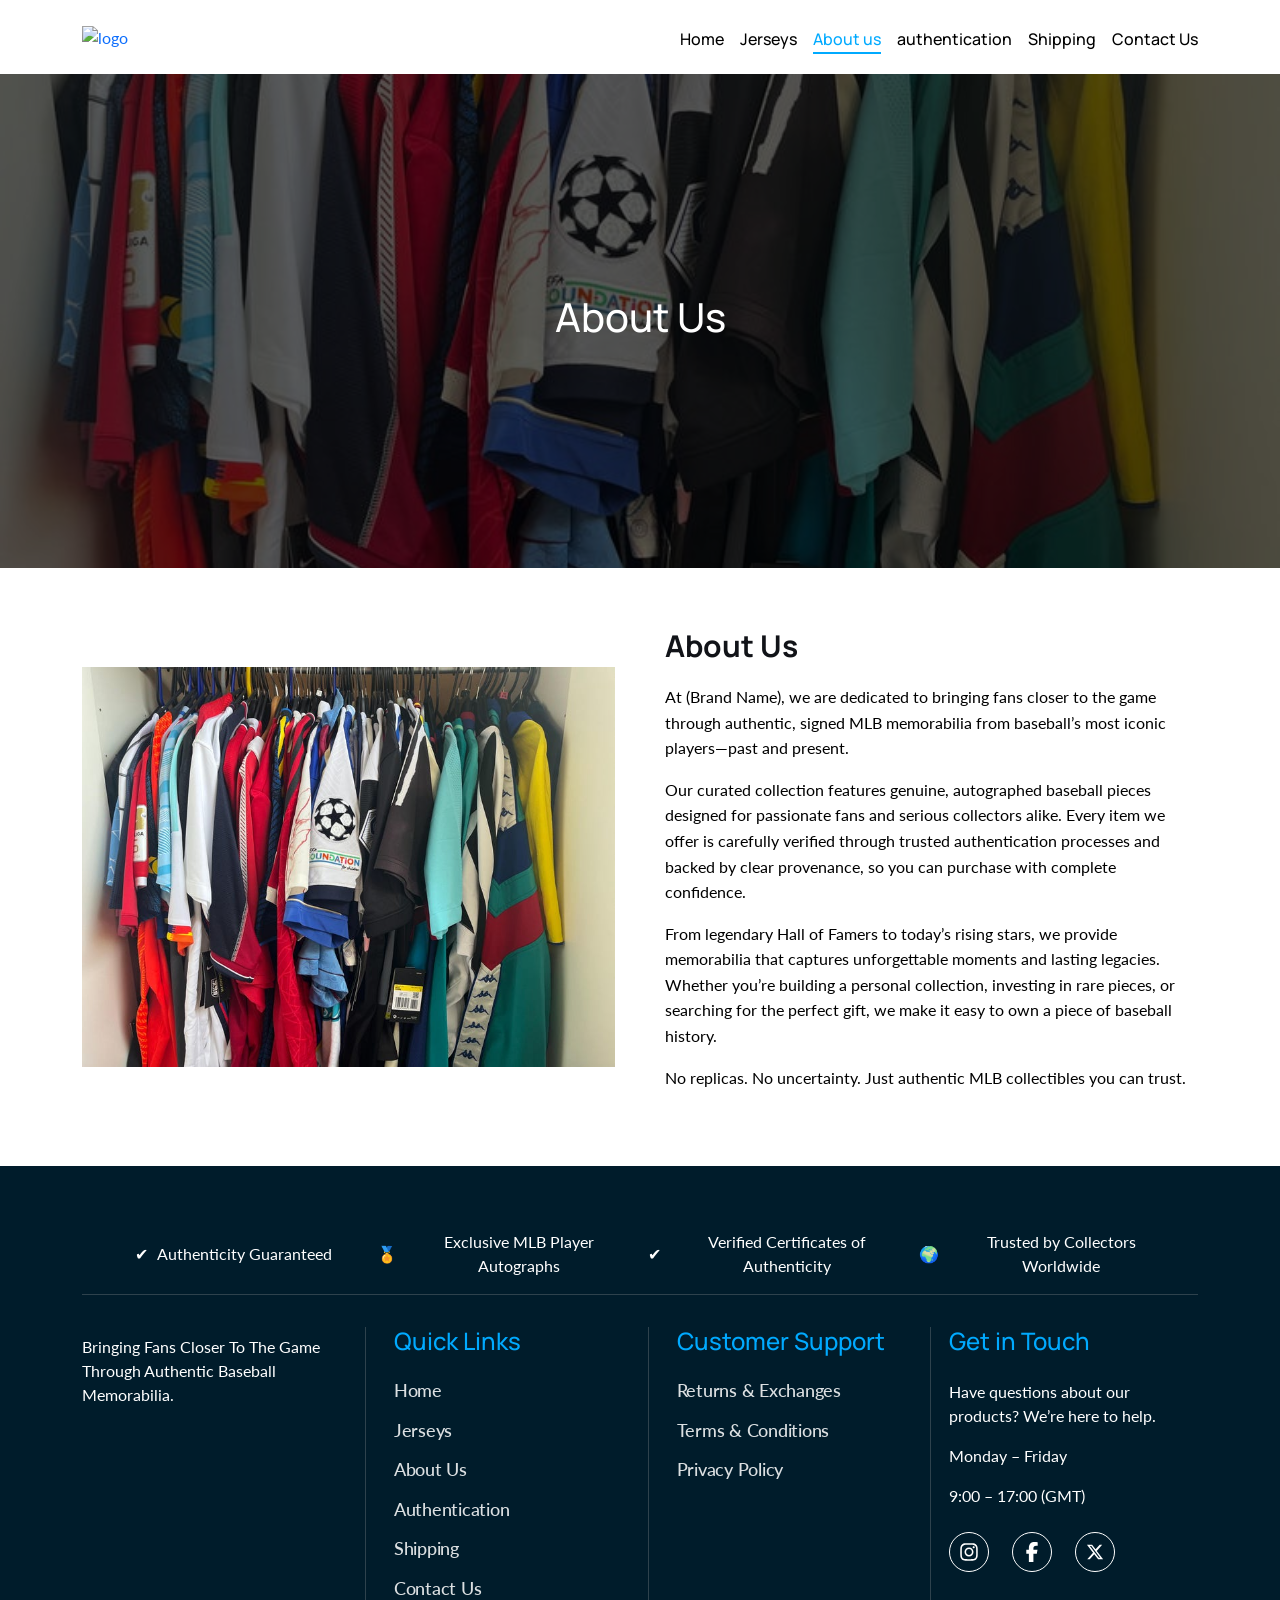
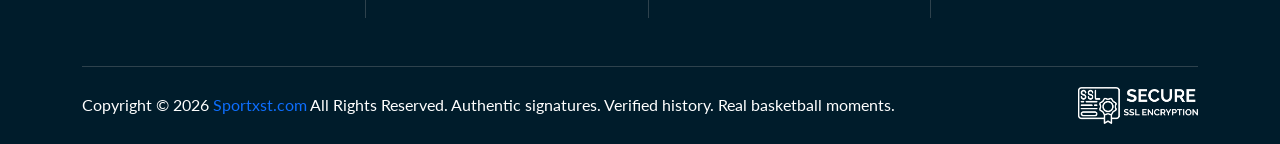
==== about-us.html @ 921bb52a "first commit" ====
<!DOCTYPE html>
<html lang="en">

<head>
    <meta charset="UTF-8">
    <meta name="viewport" content="width=device-width, initial-scale=1.0">
    <title>About Us</title>
    <link rel="stylesheet" href="assets/css/bootstrap.min.css">
    <link rel="stylesheet" href="assets/css/style.css">
    <link rel="stylesheet" href="assets/css/responsive.css">
</head>

<body>
    <!-- Header -->
    <header class="header py-4 w-100  z-3">
        <div class="container">
            <div class="row">
                <div class="col-12">
                    <div class="header-content d-flex align-items-center justify-content-between">
                        <div class="logo">
                            <a href="./"><img src="images/logo.svg" alt="logo"></a>
                        </div>
                        <div class="menu-list" id="mySidenavs">
                            <span class="menu-close d-block d-md-none" onclick="closeNav()">
                                <svg width="30" height="30" viewBox="0 0 24 24">
                                    <line x1="4" y1="4" x2="20" y2="20" stroke="black" stroke-width="2" />
                                    <line x1="20" y1="4" x2="4" y2="20" stroke="black" stroke-width="2" />
                                </svg>
                            </span>
                            <ul class="d-flex list-unstyled gap-3">
                                <li>
                                    <a href="./">Home</a>
                                </li>
                                <li>
                                    <a href="jerseys">Jerseys</a>
                                </li>
                                <li class="active">
                                    <a href="about-us">About us</a>
                                </li>
                                <li>
                                    <a href="authentication">authentication</a>
                                </li>
                                <li>
                                    <a href="shipping">Shipping</a>
                                </li>
                                <li>
                                    <a href="contact-us">Contact Us</a>
                                </li>
                            </ul>
                        </div>
                        <div class="menu-icon d-block d-md-none">
                            <span onclick="openNav()">
                                <svg width="30" height="30" viewBox="0 0 24 24">
                                    <line x1="3" y1="6" x2="21" y2="6" stroke="black" stroke-width="2" />
                                    <line x1="3" y1="12" x2="21" y2="12" stroke="black" stroke-width="2" />
                                    <line x1="3" y1="18" x2="21" y2="18" stroke="black" stroke-width="2" />
                                </svg>
                            </span>
                        </div>

                    </div>
                </div>
            </div>
        </div>
        <div class="menu-overlay" id="menuOverlay" onclick="closeNav()"></div>
    </header>
    <!-- Header -->

    <!-- main -->
    <main>
        <section class="sub_banner" style="background-image: url('assets/images/hero-banner.jpg');">
            <div class="container">
                <div class="banner_content">
                    <h1 class="text-white text-center">
                        About Us
                    </h1>
                </div>
            </div>
        </section>
        <section class="about_sec">
            <div class="container">
                <div class="content-wrapper">
                    <div class="img-side-about">
                        <div class="about_image">
                            <img src="assets/images/hero-banner.jpg" alt="About Us Image" class="img-fluid">
                        </div>
                    </div>
                    <div class="about_side_content">
                        <div class="about_content">
                            <h2> About Us </h2>
                            <p>At (Brand Name), we are dedicated to bringing fans closer to the game through authentic,
                                signed MLB memorabilia from baseball’s most iconic players—past and present.</p>
                            <p>Our curated collection features genuine, autographed baseball pieces designed for
                                passionate fans and serious collectors alike. Every item we offer is carefully verified
                                through trusted authentication processes and backed by clear provenance, so you can
                                purchase with complete confidence.
                            </p>
                            <p>From legendary Hall of Famers to today’s rising stars, we provide memorabilia that
                                captures unforgettable moments and lasting legacies. Whether you’re building a personal
                                collection, investing in rare pieces, or searching for the perfect gift, we make it easy
                                to own a piece of baseball history.</p>
                            <p>No replicas. No uncertainty. Just authentic MLB collectibles you can trust.
                            </p>
                        </div>
                    </div>
                </div>
            </div>
        </section>
    </main>
    <!-- main -->

    <!-- footer -->
    <footer class="site-footer pt-5">
        <div class="container">
            <div class="footer-content">
                <div class="footer-features">
                    <div class="feature-item">
                        <span>✔</span>
                        <p>Authenticity Guaranteed</p>
                    </div>
                    <div class="feature-item">
                        <span>🏅</span>
                        <p>Exclusive MLB Player Autographs </p>
                    </div>
                    <div class="feature-item">
                        <span>✔</span>
                        <p>Verified Certificates of Authenticity</p>
                    </div>
                    <div class="feature-item">
                        <span>🌍</span>
                        <p>Trusted by Collectors Worldwide</p>
                    </div>
                </div>
                <div class="footer-top">
                    <div class="footer-logo">
                        <a href="./" class="bg_center_contain"></a>
                        <p class="text_theme mt-2 footer_logo_text">
                            Bringing Fans Closer To The Game Through
                            Authentic Baseball Memorabilia.
                            
                        </p>
                    </div>
                    <div class="footer-links">
                        <h3>
                            Quick Links
                        </h3>
                        <ul>
                            <li> <a href="./" class="active">Home</a></li>
                            <li><a href="./jerseys">Jerseys</a></li>
                            <li><a href="./about-us">About Us</a></li>
                            <li><a href="./authentication">Authentication</a></li>
                            <li><a href="./shipping">Shipping</a></li>
                            <li><a href="./contact-us">Contact Us</a></li>
                        </ul>
                    </div>
                    <div class="footer-links">
                        <h3>
                            Customer Support
                        </h3>
                        <ul>
                            <li><a href="./returns-policy">Returns &amp; Exchanges</a></li>
                            <li><a href="./terms-conditions">Terms &amp; Conditions </a></li>
                            <li><a href="./privacy-policy">Privacy Policy</a></li>
                        </ul>
                    </div>
                    <div class="footer-contact">
                        <h3>
                            Get in Touch
                        </h3>
                        <p class="mb-3">
                            Have questions about our products? We’re here to help.

                        </p>
                        <p class="mb-3">
                            Monday – Friday
                        </p>
                        <p class="mb-3">
                            9:00 – 17:00 (GMT)
                        </p>

                        <div class="social-icons mt-4">
                            <ul>
                                <li><a href="https://www.instagram.com" target="_blank"><svg
                                            xmlns="http://www.w3.org/2000/svg" viewBox="0 0 448 512">
                                            <path
                                                d="M224.1 141c-63.6 0-114.9 51.3-114.9 114.9s51.3 114.9 114.9 114.9S339 319.5 339 255.9 287.7 141 224.1 141zm0 189.6c-41.1 0-74.7-33.5-74.7-74.7s33.5-74.7 74.7-74.7 74.7 33.5 74.7 74.7-33.6 74.7-74.7 74.7zm146.4-194.3c0 14.9-12 26.8-26.8 26.8-14.9 0-26.8-12-26.8-26.8s12-26.8 26.8-26.8 26.8 12 26.8 26.8zm76.1 27.2c-1.7-35.9-9.9-67.7-36.2-93.9-26.2-26.2-58-34.4-93.9-36.2-37-2.1-147.9-2.1-184.9 0-35.8 1.7-67.6 9.9-93.9 36.1s-34.4 58-36.2 93.9c-2.1 37-2.1 147.9 0 184.9 1.7 35.9 9.9 67.7 36.2 93.9s58 34.4 93.9 36.2c37 2.1 147.9 2.1 184.9 0 35.9-1.7 67.7-9.9 93.9-36.2 26.2-26.2 34.4-58 36.2-93.9 2.1-37 2.1-147.8 0-184.8zM398.8 388c-7.8 19.6-22.9 34.7-42.6 42.6-29.5 11.7-99.5 9-132.1 9s-102.7 2.6-132.1-9c-19.6-7.8-34.7-22.9-42.6-42.6-11.7-29.5-9-99.5-9-132.1s-2.6-102.7 9-132.1c7.8-19.6 22.9-34.7 42.6-42.6 29.5-11.7 99.5-9 132.1-9s102.7-2.6 132.1 9c19.6 7.8 34.7 22.9 42.6 42.6 11.7 29.5 9 99.5 9 132.1s2.7 102.7-9 132.1z">
                                            </path>
                                        </svg></a></li>
                                <li><a href="https://www.facebook.com" target="_blank"><svg
                                            xmlns="http://www.w3.org/2000/svg" viewBox="0 0 320 512">
                                            <path
                                                d="M80 299.3V512H196V299.3h86.5l18-97.8H196V166.9c0-51.7 20.3-71.5 72.7-71.5c16.3 0 29.4 .4 37 1.2V7.9C291.4 4 256.4 0 236.2 0C129.3 0 80 50.5 80 159.4v42.1H14v97.8H80z">
                                            </path>
                                        </svg></a></li>
                                <li><a href="https://twitter.com" target="_blank"><svg
                                            xmlns="http://www.w3.org/2000/svg" viewBox="0 0 512 512">
                                            <path
                                                d="M389.2 48h70.6L305.6 224.2 487 464H345L233.7 318.6 106.5 464H35.8L200.7 275.5 26.8 48H172.4L272.9 180.9 389.2 48zM364.4 421.8h39.1L151.1 88h-42L364.4 421.8z">
                                            </path>
                                        </svg></a></li>
                            </ul>
                        </div>
                    </div>
                </div>
                <div class="footer-bottom">
                    <p>Copyright © 2026 <a class="text_theme" href="./">Sportxst.com</a> All Rights Reserved. Authentic
                        signatures.
                        Verified history. Real basketball moments.</p>
                    <div class="ssl_logo">
                        <div class="ssl_logo_inner">
                            <img src="assets/images/ssl.png" alt="SSL Logo">
                        </div>
                    </div>
                </div>
            </div>
        </div>
    </footer>


    <!-- scripts -->
    <script src="assets/js/bootstrap.bundle.min.js"></script>
    <script src="assets/js/index.js"></script>
</body>

</html>
---- assets/css/style.css ----
/* global css */
@import url('https://fonts.googleapis.com/css2?family=Manrope:wght@200..800&display=swap');
@import url('https://fonts.googleapis.com/css2?family=Lato:ital,wght@0,100;0,300;0,400;0,700;0,900;1,100;1,300;1,400;1,700;1,900&display=swap');

:root {
    --heading-color: #111111;
    --white: #FFFFFF;
    --text-color: #444444;
    --bg-btn-color: #E1EDD9;
    --hover-color: #C1D9B8;
}

* {
    margin: 0;
    padding: 0;
    box-sizing: border-box;
}

ul {
    margin: 0;
    padding: 0;
    list-style: none;
}

h1,
h2,
h3,
h4,
h5,
h6 {
    font-family: 'Manrope', sans-serif;
}

body {
    font-family: 'Lato', sans-serif;
}

a {
    text-decoration: none;
}

/* global css end here */

/* header css start */


.is-sticky {
    position: fixed;
    top: 0;
    left: 0;
    width: 100%;
    animation: slideDown 0.35s ease-out;
    background-color: var(--white);
    box-shadow: 0 2px 10px rgba(0, 0, 0, 0.1);

}

@keyframes slideDown {
    from {
        transform: translateY(-100%);
    }

    to {
        transform: translateY(0);
    }
}

.menu-list ul li a {
    font-family: 'Manrope', sans-serif;
    font-weight: 500;
    font-style: normal;
    font-size: 16px;
    line-height: 1;
    letter-spacing: 0;
    vertical-align: middle;
    color: #000;
    transition: all 0.3s ease;
    position: relative;
    cursor: pointer;
}

.menu-list ul li>a::after {
    content: '';
    position: absolute;
    left: 0;
    bottom: -4px;
    width: 0;
    height: 2px;
    background: #00aaff;
    transition: width 0.3s cubic-bezier(.77, 0, .18, 1);
}

.menu-list ul li a:hover {
    color: #00aaff;
}

.menu-list ul li.active a {
    color: #00aaff;
}

.menu-list ul li a:hover::after,
.menu-list ul li.active>a::after {
    width: 100%;
}

/* header css end */

/* hero banner css */
.hero_banner {
    padding: 100px 0;
    background: url(../images/hero-banner.jpg) no-repeat center center/cover;
    height: 700px;
    position: relative;
    z-index: 1;
    display: flex;
    align-items: center;

}

.hero_banner::before {
    content: "";
    position: absolute;
    top: 0;
    left: 0;
    width: 100%;
    height: 100%;
    background-color: rgba(0, 0, 0, 0.5);
    z-index: -1;
}

.hero_banner .hero_content {
    width: 100%;
    max-width: 800px;
}

.hero_banner .hero_content .reform-title {
    color: var(--white);
    font-size: 0.875rem;
    font-weight: 500;
    border-radius: 2.5rem;
    padding: 0.3125rem 1.25rem;
    text-transform: uppercase;
    background-color: #000;
}

.hero_banner .hero_content h1 {
    color: var(--white);
    font-size: 3.125rem;
    font-weight: 700;
    margin-top: 0.75rem;
    margin-bottom: 1.25rem;
    max-width: 37.625rem;
}

.hero_banner .hero_content h2 {
    color: var(--white);
    font-size: 1.25rem;
    font-weight: 400;
    margin-bottom: 1.25rem;
    text-transform: capitalize;
}

.hero_banner .hero_content p {
    font-size: 1rem;
    color: var(--white);
    margin-bottom: 1.25rem;
}

.btn-custom {
    display: inline-flex;
    align-items: center;
    background-color: #00aaff;
    color: #fff;
    font-family: 'Manrope', sans-serif;
    font-size: 16px;
    font-weight: 600;
    text-decoration: none;
    border-radius: 999px;
    padding: 10px 16px 10px 20px;
    gap: 10px;
    position: relative;
    overflow: hidden;
    transition: all 0.3s ease;
    border: 1px solid #00aaff;

}

.btn-custom:hover {
    background-color: transparent;
    color: #00aaff;
}

.icon-default {
    transform: translateY(0);
    opacity: 1;
}

.icon {
    color: #00aaff;
    transition: all 0.3s ease;
    position: absolute;
    display: flex;
    align-items: center;
    justify-content: center;
}

.icon svg {
    width: 20px;
    height: 20px;
    transform: rotate(45deg);
    color: #00aaff;
    stroke: #00aaff;
    fill: #00aaff;
}

.icon-hover {
    transform: translateY(24px);
    opacity: 0;
}

.icon-container {
    position: relative;
    width: 30px;
    height: 30px;
    background-color: var(--white);
    border-radius: 50%;
    display: flex;
    align-items: center;
    justify-content: center;
    overflow: hidden;
}

.btn-custom:hover .icon-hover {
    transform: translateY(0);
    opacity: 1;
}

.btn-custom:hover .icon-default {
    transform: translateY(-24px);
    opacity: 0;
}

/* hero banner css end */
/*  */
.trust-bar {
    background: #00aaff;
    overflow: hidden;
    padding: 15px 0;
}

.trust-bar span {
    color: #fff;
    font-size: 16px;
    font-weight: 500;
    text-align: center;
    display: block;
}

.trust-wrapper {
    overflow: hidden;
}

.trust-track {
    display: flex;
    width: max-content;
    animation: scroll 20s linear infinite;
}

.trust-item {
    display: flex;
    align-items: center;
    gap: 10px;
    margin-right: 40px;
    white-space: nowrap;
}

.trust-item svg {
    width: 22px;
    height: 22px;
    stroke: #000;
    fill: none;
    stroke-width: 2;
}

@keyframes scroll {
    from {
        transform: translateX(0);
    }

    to {
        transform: translateX(-50%);
    }
}

.explore-our-collections {
    padding: 60px 0;
}

.collection-card {
    display: flex;

    background: #ffffff;
    border-radius: 16px;
    box-shadow: 0 20px 40px rgba(0, 0, 0, 0.1);
    overflow: hidden;
}

.collection-content {
    flex: 1;
    padding: 48px;
    display: flex;
    flex-direction: column;
    justify-content: center;
}

.collection-image img {
    width: 100%;
    max-width: 600px;
    object-fit: cover;
    height: 500px;
}

.explore-our-collections-content>span {
    color: #00aaff;
    font-size: 12px;
    letter-spacing: 2px;
    text-transform: uppercase;
    margin-bottom: 15px;
    display: block;
    text-align: center;
}

.explore-our-collections-content h2,
.featured-items-content h2,
.built-for-collectors-content h2 {
    color: #000;
    font-size: 42px;
    font-weight: 700;
    line-height: 50px;
    text-transform: capitalize;
    text-align: center;
    margin-bottom: 50px;
    font-weight: bold;
}

.collection-content h3 {
    font-size: 30px;
    font-weight: 700;
    color: #111318;
}

.collection-content p {
    font-size: 18px;
    line-height: 1.6;
    color: #000;
}

.collection-content ul li {
    font-size: 18px;
    line-height: 1.6;
    color: #616f89;
    padding-left: 26px;
    position: relative;
}

.collection-content ul {
    margin-bottom: 1rem;
}

.collection-content ul li::before {
    content: '';
    position: absolute;
    left: 0;
    top: 12px;
    width: 8px;
    height: 8px;
    border-radius: 50%;
    background-color: #00aaff;
}

.authenticity_section {
    background: #001c2b;
    padding: 60px 0;
}

.auth-grid {
    display: grid;
    grid-template-columns: repeat(2, 1fr);
    gap: 60px;
    align-items: center;
}

.featured-items {
    padding: 60px 0;
}

.auth-image img {
    width: 100%;
    border-radius: 16px;
    box-shadow: 0 20px 40px rgba(0, 0, 0, 0.5);
}

.auth-content-box h2 {
    font-size: 42px;
    margin-bottom: 20px;
    color: #fff;
    font-weight: 700;
}

.auth-content-box p {
    color: #fff;
    font-size: 18px;
    line-height: 30px;
    margin-bottom: 10px;
}

.auth-list li {
    display: flex;
    align-items: center;
    gap: 12px;
    margin-bottom: 15px;
    color: #fff;
    font-size: 18px;
    line-height: 30px;
}

.auth-list svg {
    width: 22px;
    height: 22px;
    stroke: #00aaff;
    fill: none;
    stroke-width: 2;
    flex-shrink: 0;
}

.section-label {
    color: #00aaff;
    font-size: 12px;
    letter-spacing: 2px;
    text-transform: uppercase;
    margin-bottom: 15px;
    display: block;
}

.built-for-collectors {
    padding: 60px 0;
}

.cta-hero {
    padding: 60px 0;
}

.cta-content {
    max-width: 760px;
    margin: auto;
    text-align: center;
}

.cta-content h2 {
    font-size: 48px;
    color: #000;
    margin-bottom: 25px;
    font-weight: bold;
}

.cta-content p {
    font-size: 18px;
    color: #000;
    line-height: 1.7;

}

.built-for-collectors-content span {
    color: #00aaff;
    font-size: 12px;
    letter-spacing: 2px;
    text-transform: uppercase;
    margin-bottom: 15px;
    display: block;
    text-align: center;
}

/* footer */
.site-footer {
    color: #fff;
    background: #001c2b;
}

.site-footer p {
    margin: 0;
}

.footer-features {
    display: grid;
    grid-template-columns: repeat(4, 1fr);
    gap: 1rem;
    border-bottom: 0.0625rem solid #a7a7a747;
    padding: 1rem 1.5rem;
    margin-bottom: 2rem;
    align-items: center;
    text-align: center;
}

.footer-features .feature-item {
    display: flex;
    align-items: center;
    justify-content: center;
    gap: 0.6rem;
}

.footer-top {
    display: grid;
    grid-template-columns: repeat(4, 1fr);
    grid-gap: 0.9375rem;
}

.social-icons ul {
    display: flex;
    flex-wrap: wrap;
    justify-content: space-between;
    max-width: 10.375rem;
}

.footer-links li a,
.footer-contact li {
    color: #ffffffdb;
    font-size: 1.125rem;
    font-weight: 500;
    line-height: 1.2;
    letter-spacing: -0.015rem;
    margin-bottom: 0.9375rem;
    transition: all 0.2s linear;
}

.social-icons li a {
    width: 40px;
    height: 40px;
    border-radius: 50%;
    border: 0.0625rem solid #fff;
    display: inline-flex;
    justify-content: center;
    align-items: center;
    font-size: 1.375rem;
    transition: all 0.2s linear;
    padding: 0.625rem;
}

.social-icons li a svg {
    height: 20px;
    width: 20px;
    fill: #fff;
    transition: all 0.2s linear;
}

.footer-links {
    padding-left: 1.75rem;
    border-left: 0.0625rem solid #a7a7a747;
}

.footer-links li a,
.footer-contact li {
    color: #ffffffdb;
    font-size: 1.125rem;
    font-weight: 500;
    line-height: 1.2;
    letter-spacing: -0.015rem;
    margin-bottom: 0.9375rem;
    transition: all 0.2s linear;
    display: inline-block;
}

footer ul li {
    line-height: 1.2;
    margin-bottom: 0.1875rem;
}

.footer-contact {
    padding-left: 1.125rem;
    border-left: 0.0625rem solid #a7a7a747;
}

.footer-bottom {
    display: flex;
    flex-wrap: wrap;
    justify-content: space-between;
    align-items: center;
    border-top: 0.0625rem solid#a7a7a747;
    margin-top: 48px;
    padding: 20px 0;
}

.footer-top h3 {
    font-size: 24px;
    font-weight: 500;
    margin-bottom: 1.5rem;
    color: #00aaff;
}

.ssl_logo_inner img {
    max-width: 120px;
}

.about_sec {
    padding: 60px 0;
}

.sub_banner {
    height: 30.875rem;
    background-color: rgb(0 0 0 / 65%);
    background-blend-mode: multiply;
    display: flex;
    justify-content: flex-start;
    align-items: center;
    background-position: center center;
    background-size: cover;
    background-repeat: no-repeat;
}

.about_content h2 {
    font-size: 30px;
    font-weight: 700;
    color: #111318;
    margin-bottom: 20px;
}

.about_content p {
    font-size: 16px;
    line-height: 1.6;
    color: #000;
}

.content-wrapper {
    display: grid;
    grid-template-columns: 1fr 1fr;
    gap: 50px;
    align-items: center;
}

.banner_content p {
    color: #fff;
    font-size: 18px;
    max-width: 800px;
    margin: 0 auto;
    text-align: center;
}

.featured_legends {
    padding: 60px 0;
    background-color: #001c2b;
}


.legends-grid {
    display: grid;
    grid-template-columns: repeat(4, 1fr);
    gap: 1.875rem;
}

.legend-img {
    background: #f9fafb;
    padding: 0.75rem;
    overflow: hidden;
    position: relative;
}

.legend-img img {
    width: 100%;
    transition: transform 0.5s ease;
    max-height: 16.875rem;
    object-fit: contain;
}

.legend-content h3 {
    font-size: 1.5rem;
    margin-bottom: 0.375rem;
    color: #111;
    font-weight: 600;
}

.signed-text {
    color: #00aaff;
    font-size: 1rem;
    margin-bottom: 0.625rem;
    font-weight: 600;
    text-transform: uppercase;
}

.desc {
    font-size: 1rem;
    color: #111;
    line-height: 1.5;
    margin-bottom: 0.9375rem;
}

.legend-items {
    background: #ffffff;
    border-radius: 1rem;
    overflow: hidden;
    transition: all 0.35s ease;
    border: 0.0625rem solid #e5e7eb;
    position: relative;
}

.legend-content {
    padding: 1.125rem;
}

.shipping-cards {
    padding: 60px 0;
}

.shipping-card-item {
    position: relative;
    border-radius: 12px;
    background: #fff;
    border: 1px solid #ffffff;
    border-left: 3px solid #00aaff;
    padding: 28px;
    box-shadow: 0 10px 25px rgba(0, 0, 0, 0.2);
    transition: all 0.3s ease;

}

.shipping-cards-grid {
    display: grid;
    grid-template-columns: repeat(3, 1fr);
    gap: 1.5625rem;
}

.icon-wrapper {
    margin-bottom: 20px;
    display: flex;
    height: 40px;
    width: 40px;
    align-items: center;
    justify-content: center;
    border-radius: 8px;
    background: #00aaff;
    border: 1px solid #00aaff;
    transition: all 0.3s ease;
    color: #fff;
}

.shipping-card-item h3 {
    font-size: 18px;
    font-weight: bold;
}

.shipping-card-item p {
    margin: 0;
}

.shipping-card-item p {
    margin-bottom: 5px;
}

.shipping-card-item ul li {
    padding-left: 16px;
    padding-bottom: 6px;
    position: relative;
}

.shipping-card-item ul li::after {
    content: '';
    position: absolute;
    top: 8px;
    left: 0;
    background: #00aaff;
    width: 8px;
    height: 8px;
    border-radius: 50%;
}

.jersey_cards {
    padding: 60px 0;
    background-color: #09171f;
}

.jersey_page_cards {
    display: flex;
    gap: 1.25rem;
    padding: 3.5rem 1rem;
    flex-wrap: wrap;
    justify-content: center;
}

.jersey_page_card {
    background: #fff;
    width: 30%;
    border-radius: 1.25rem;
    overflow: hidden;
    border: 0.0625rem solid rgba(255, 255, 255, 0.05);
    transition: 0.3s ease;
    padding: 1.25rem;
}

.jersey_page_card-content h3 {
    font-size: 22px;
    font-weight: bold;
    margin-top: 8px;
}

.returns-policy {
    padding: 60px 0;
}
.policy-content h5 {
    font-size: 20px;
    font-weight: bold;
}

.policy-content ul li {
    padding-left: 16px;
    padding-bottom: 6px;
    position: relative;
}
.policy-content ul li::after {
    content: '';
    position: absolute;
    top: 8px;
    left: 0;
    background: #00aaff;
    width: 8px;
    height: 8px;
    border-radius: 50%;
}
---- assets/css/responsive.css ----
@media (max-width: 767px) {
    .menu-list {
        width: 0;
        position: fixed;
        top: 0;
        left: 0;
        background: var(--quinary-color);
        height: 100vh;
        overflow-x: hidden;
        transition: width 0.3s ease;
        z-index: 9999;
        padding-top: 60px;
        max-width: 300px;
    }

    .menu-list.open {
        width: 100%;
        transition: width 0.3s ease;
    }

    .menu-list ul {
        flex-direction: column;
        padding-left: 20px;
        gap: 20px;
    }

    .menu-icon span {
        font-size: 26px;
        font-weight: 400;
        color: var(--quinary-color);
    }

    span.menu-close {
        padding: 6px 6px;
        display: block;
        border-radius: 6px;
        width: 45px;
        height: 45px;
        text-align: center;
        box-shadow: 0 0 25px rgb(0 0 0 / .1);
        line-height: 32px;
        background: var(--quaternary-color);
        color: var(--primary-color);
        position: absolute;
        right: 7px;
        top: 5px;
        font-size: 18px;
    }

    .dropdown:hover .sub-menu {
        opacity: 0;

    }

    .menu-icon {
        display: block;
    }

    .menu-list ul li a {
        color: var(--quaternary-color);
        font-size: 18px;
    }

    .menu-list ul li.active a {
        color: var(--quaternary-color);
    }

}
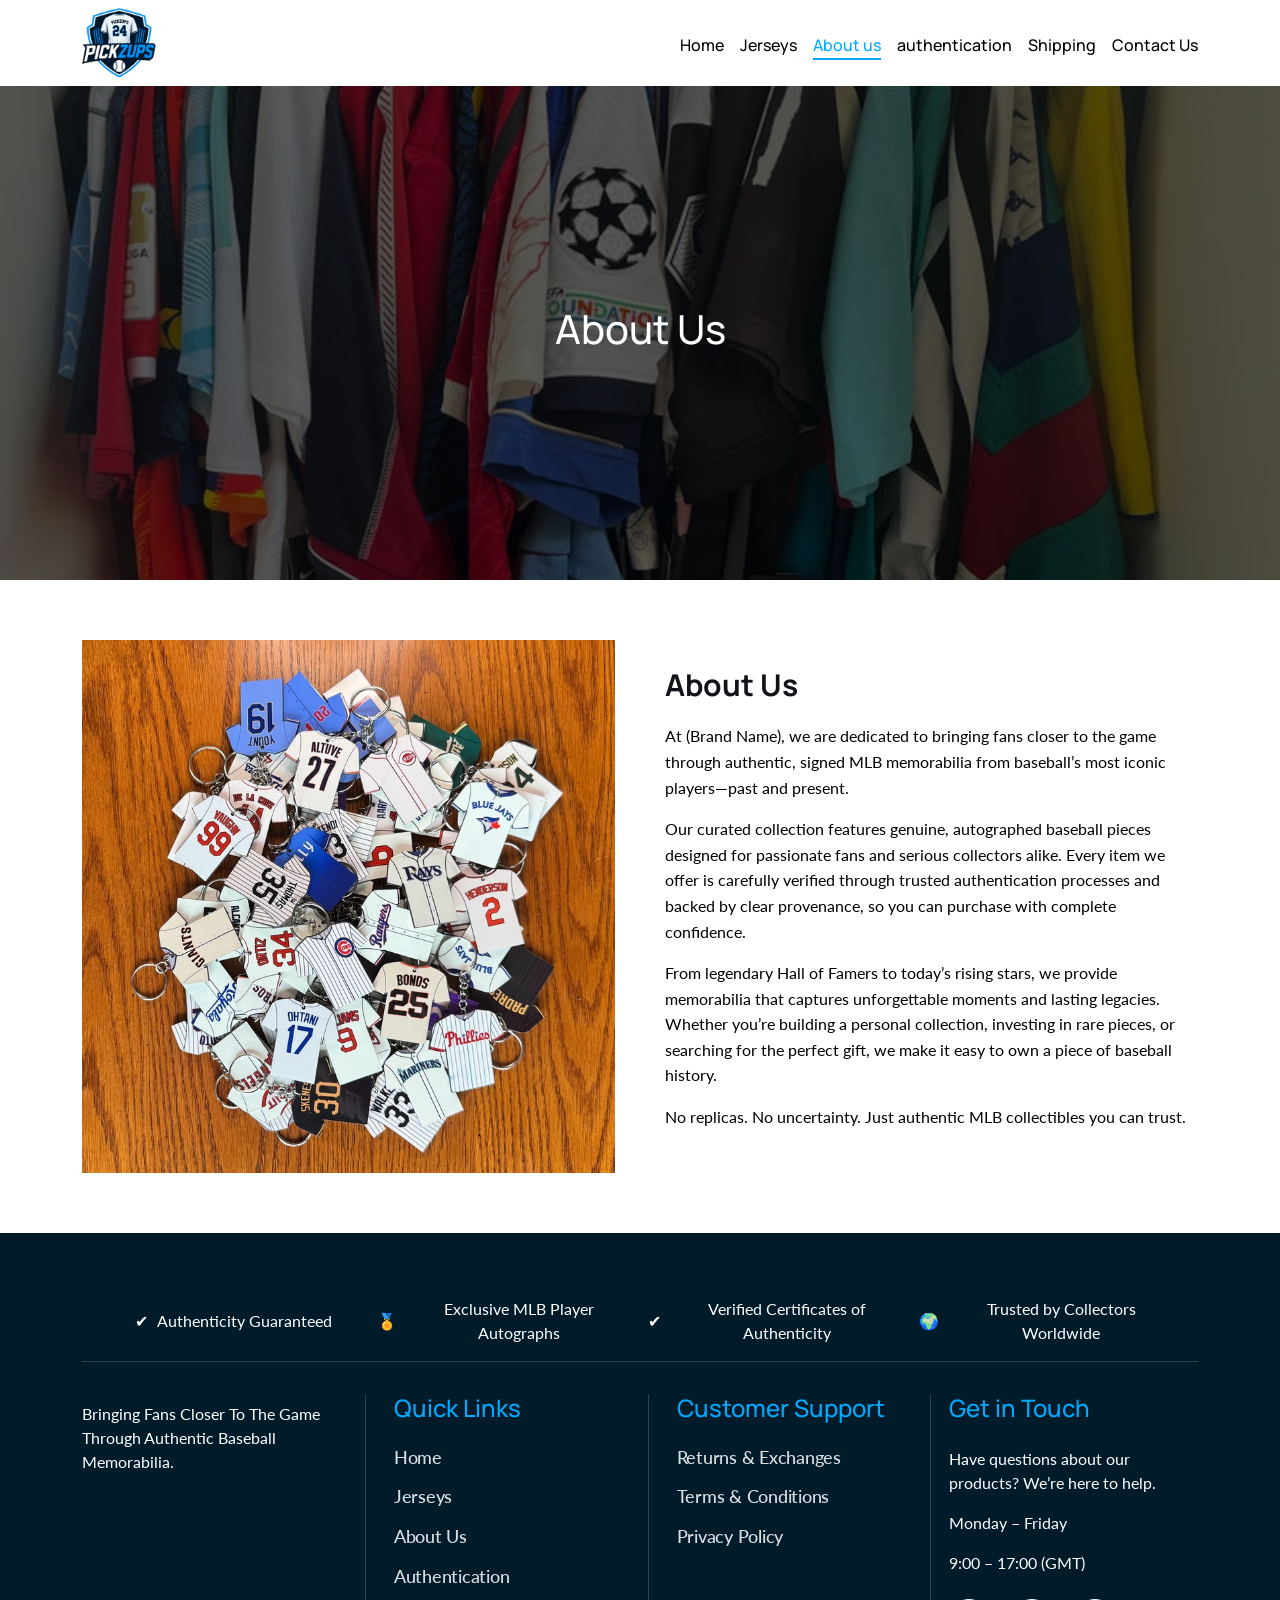
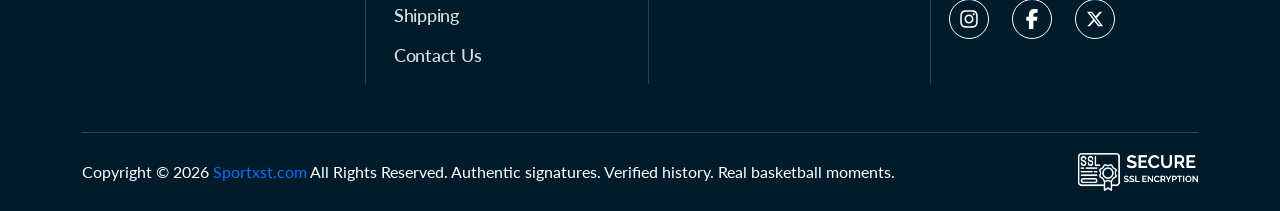
==== commit 45f7c79e: "update changes" ====
--- a/about-us.html
+++ b/about-us.html
@@ -12,13 +12,13 @@
 
 <body>
     <!-- Header -->
-    <header class="header py-4 w-100  z-3">
+    <header class="header w-100  z-3">
         <div class="container">
             <div class="row">
                 <div class="col-12">
                     <div class="header-content d-flex align-items-center justify-content-between">
-                        <div class="logo">
-                            <a href="./"><img src="images/logo.svg" alt="logo"></a>
+                       <div class="logo">
+                            <a href="./"><img src="assets/images/logo.png" alt="logo"></a>
                         </div>
                         <div class="menu-list" id="mySidenavs">
                             <span class="menu-close d-block d-md-none" onclick="closeNav()">
@@ -82,7 +82,7 @@
                 <div class="content-wrapper">
                     <div class="img-side-about">
                         <div class="about_image">
-                            <img src="assets/images/hero-banner.jpg" alt="About Us Image" class="img-fluid">
+                            <img src="assets/images/about-us.jpg" alt="About Us Image" class="img-fluid">
                         </div>
                     </div>
                     <div class="about_side_content">
--- a/assets/css/style.css
+++ b/assets/css/style.css
@@ -43,6 +43,9 @@
 
 /* header css start */
 
+header {
+    padding: 8px 0;
+}
 
 .is-sticky {
     position: fixed;
@@ -95,7 +98,7 @@
 }
 
 .menu-list ul li.active a {
-    color: #00aaff;
+    color: #00aaff !important;
 }
 
 .menu-list ul li a:hover::after,
@@ -103,12 +106,19 @@
     width: 100%;
 }
 
+.logo img {
+    width: 100%;
+    max-width: 100px;
+    height: 70px;
+    object-fit: contain;
+}
+
 /* header css end */
 
 /* hero banner css */
 .hero_banner {
     padding: 100px 0;
-    background: url(../images/hero-banner.jpg) no-repeat center center/cover;
+    background: url(../images/hero-bnr.png) no-repeat center center/cover;
     height: 700px;
     position: relative;
     z-index: 1;
@@ -124,7 +134,7 @@
     left: 0;
     width: 100%;
     height: 100%;
-    background-color: rgba(0, 0, 0, 0.5);
+    background-color: rgb(5 5 5 / 64%);
     z-index: -1;
 }
 
@@ -164,6 +174,13 @@
     font-size: 1rem;
     color: var(--white);
     margin-bottom: 1.25rem;
+}
+
+.bnr-btn {
+    display: flex;
+    gap: 10px;
+    align-items: center;
+    flex-wrap: wrap;
 }
 
 .btn-custom {
@@ -532,6 +549,11 @@
     transition: all 0.2s linear;
 }
 
+.footer-links li a:hover {
+    color: #00aaff;
+    padding-left: 5px;
+}
+
 .social-icons li a {
     width: 40px;
     height: 40px;
@@ -543,6 +565,11 @@
     font-size: 1.375rem;
     transition: all 0.2s linear;
     padding: 0.625rem;
+}
+
+.social-icons li a:hover {
+    background-color: #00aaff;
+    border-color: #00aaff;
 }
 
 .social-icons li a svg {
@@ -666,8 +693,9 @@
 .legend-img img {
     width: 100%;
     transition: transform 0.5s ease;
-    max-height: 16.875rem;
-    object-fit: contain;
+    height: 270px;
+    object-fit: cover;
+    object-position: top;
 }
 
 .legend-content h3 {
@@ -803,6 +831,7 @@
 .returns-policy {
     padding: 60px 0;
 }
+
 .policy-content h5 {
     font-size: 20px;
     font-weight: bold;
@@ -813,6 +842,7 @@
     padding-bottom: 6px;
     position: relative;
 }
+
 .policy-content ul li::after {
     content: '';
     position: absolute;
@@ -824,3 +854,112 @@
     border-radius: 50%;
 }
 
+.authentication_popup_sec {
+    padding: 60px 0;
+}
+
+.authentication_content h2 {
+    font-size: 30px;
+    font-weight: bold;
+}
+
+.authentication_content p {
+    color: #000;
+    font-size: 18px;
+}
+
+.jersey_page_card-img img {
+    width: 100%;
+    height: 300px;
+    object-fit: contain;
+}
+
+.signup_form_sec {
+    padding: 60px 0;
+}
+
+.contact_left h2 {
+    font-size: 24px;
+    font-weight: bold;
+    margin-bottom: 30px;
+}
+
+.contact_left .contact_grp {
+    background: #001c2b;
+    padding: 20px;
+    border-radius: 12px;
+    margin-bottom: 20px;
+    border: 1px solid #001c2b;
+    color: #fff;
+}
+
+.contact_left .contact_grp h3 {
+    font-size: 20px;
+    font-weight: bold;
+}
+
+.contact_left .contact_grp p {
+    margin-bottom: 5px;
+}
+
+.contact_right {
+    background: linear-gradient(135deg, #ffffff 0%, #f8fafc 100%);
+    padding: 30px;
+    box-shadow: 0 20px 60px rgba(0, 0, 0, 0.1);
+    border: 1px solid #e5e7eb;
+    border-radius: 12px;
+}
+
+.form-group input,
+.form-group textarea {
+    padding: 12px 14px;
+    outline: none !important;
+    box-shadow: none !important;
+    resize: none;
+}
+
+form#contactForm .form-group {
+    margin-bottom: 13px;
+}
+
+.contact_right h2 {
+    font-size: 24px;
+    color: #000;
+    font-weight: bold;
+}
+
+.contact_right p {
+    font-size: 18px;
+}
+
+.form-group label {
+    margin-bottom: 5px;
+    font-size: 14px;
+    font-weight: bold;
+}
+
+.error {
+    border-color: #00aaff;
+}
+
+.error-message {
+    color: #00aaff;
+    font-size: 14px;
+    display: none;
+    margin-top: 5px;
+}
+
+/* Chrome, Safari, Edge */
+input[type="number"]::-webkit-outer-spin-button,
+input[type="number"]::-webkit-inner-spin-button {
+    -webkit-appearance: none;
+    margin: 0;
+}
+
+/* Firefox */
+input[type="number"] {
+    -moz-appearance: textfield;
+}
+.footer-logo a img {
+    max-width: 100px;
+}
--- a/assets/css/responsive.css
+++ b/assets/css/responsive.css
@@ -1,10 +1,66 @@
+@media (max-width: 1199px) {
+    .footer-top h3 {
+        font-size: 20px;
+    }
+
+    .sub_banner {
+        height: 21.875rem;
+    }
+
+    .signup_form_sec {
+        padding: 40px 0;
+    }
+}
+
+@media (max-width: 991px) {
+    .site-footer .footer-bottom p {
+        text-align: center;
+    }
+
+    .footer-bottom {
+        justify-content: center;
+        gap: 20px;
+    }
+
+    .jersey_page_card {
+        width: 48%;
+    }
+
+    .content-wrapper {
+        grid-template-columns: 1fr;
+    }
+
+    .legends-grid {
+        grid-template-columns: repeat(2, 1fr);
+
+    }
+
+    .footer-top {
+
+        grid-template-columns: repeat(2, 1fr);
+    }
+
+    .footer-links {
+        border-left: none;
+    }
+
+    .footer-contact {
+
+        border-left: none;
+    }
+
+    .footer-features {
+        grid-template-columns: repeat(2, 1fr);
+    }
+}
+
 @media (max-width: 767px) {
     .menu-list {
         width: 0;
         position: fixed;
         top: 0;
         left: 0;
-        background: var(--quinary-color);
+        background: #001c2b;
         height: 100vh;
         overflow-x: hidden;
         transition: width 0.3s ease;
@@ -32,19 +88,32 @@
 
     span.menu-close {
         padding: 6px 6px;
-        display: block;
+        display: flex !important;
         border-radius: 6px;
-        width: 45px;
-        height: 45px;
+        width: 35px;
+        height: 35px;
         text-align: center;
         box-shadow: 0 0 25px rgb(0 0 0 / .1);
         line-height: 32px;
-        background: var(--quaternary-color);
-        color: var(--primary-color);
+        background: #00aaff;
+        color: #fff;
         position: absolute;
         right: 7px;
         top: 5px;
         font-size: 18px;
+        align-items: center;
+        justify-content: center;
+    }
+
+    span.menu-close svg {
+        width: 20px !important;
+        height: 20px !important;
+    }
+
+    .menu-list ul li a {
+
+        color: #fff !important;
+
     }
 
     .dropdown:hover .sub-menu {
@@ -61,8 +130,46 @@
         font-size: 18px;
     }
 
-    .menu-list ul li.active a {
-        color: var(--quaternary-color);
+
+
+    .jersey_page_card {
+        width: 100%;
     }
 
 }
+
+@media (max-width: 575px) {
+    .footer-top {
+        grid-template-columns: repeat(1, 1fr);
+    }
+
+    .footer-features {
+        grid-template-columns: repeat(1, 1fr);
+    }
+
+    .footer-links {
+        padding-left: 0;
+
+    }
+
+    .footer-contact {
+        padding-left: 0;
+
+    }
+
+
+
+    .site-footer .footer-bottom p {
+        text-align: center;
+    }
+
+    .footer-features .feature-item {
+        justify-content: flex-start;
+
+    }
+
+    .legends-grid {
+        grid-template-columns: repeat(1, 1fr);
+
+    }
+}
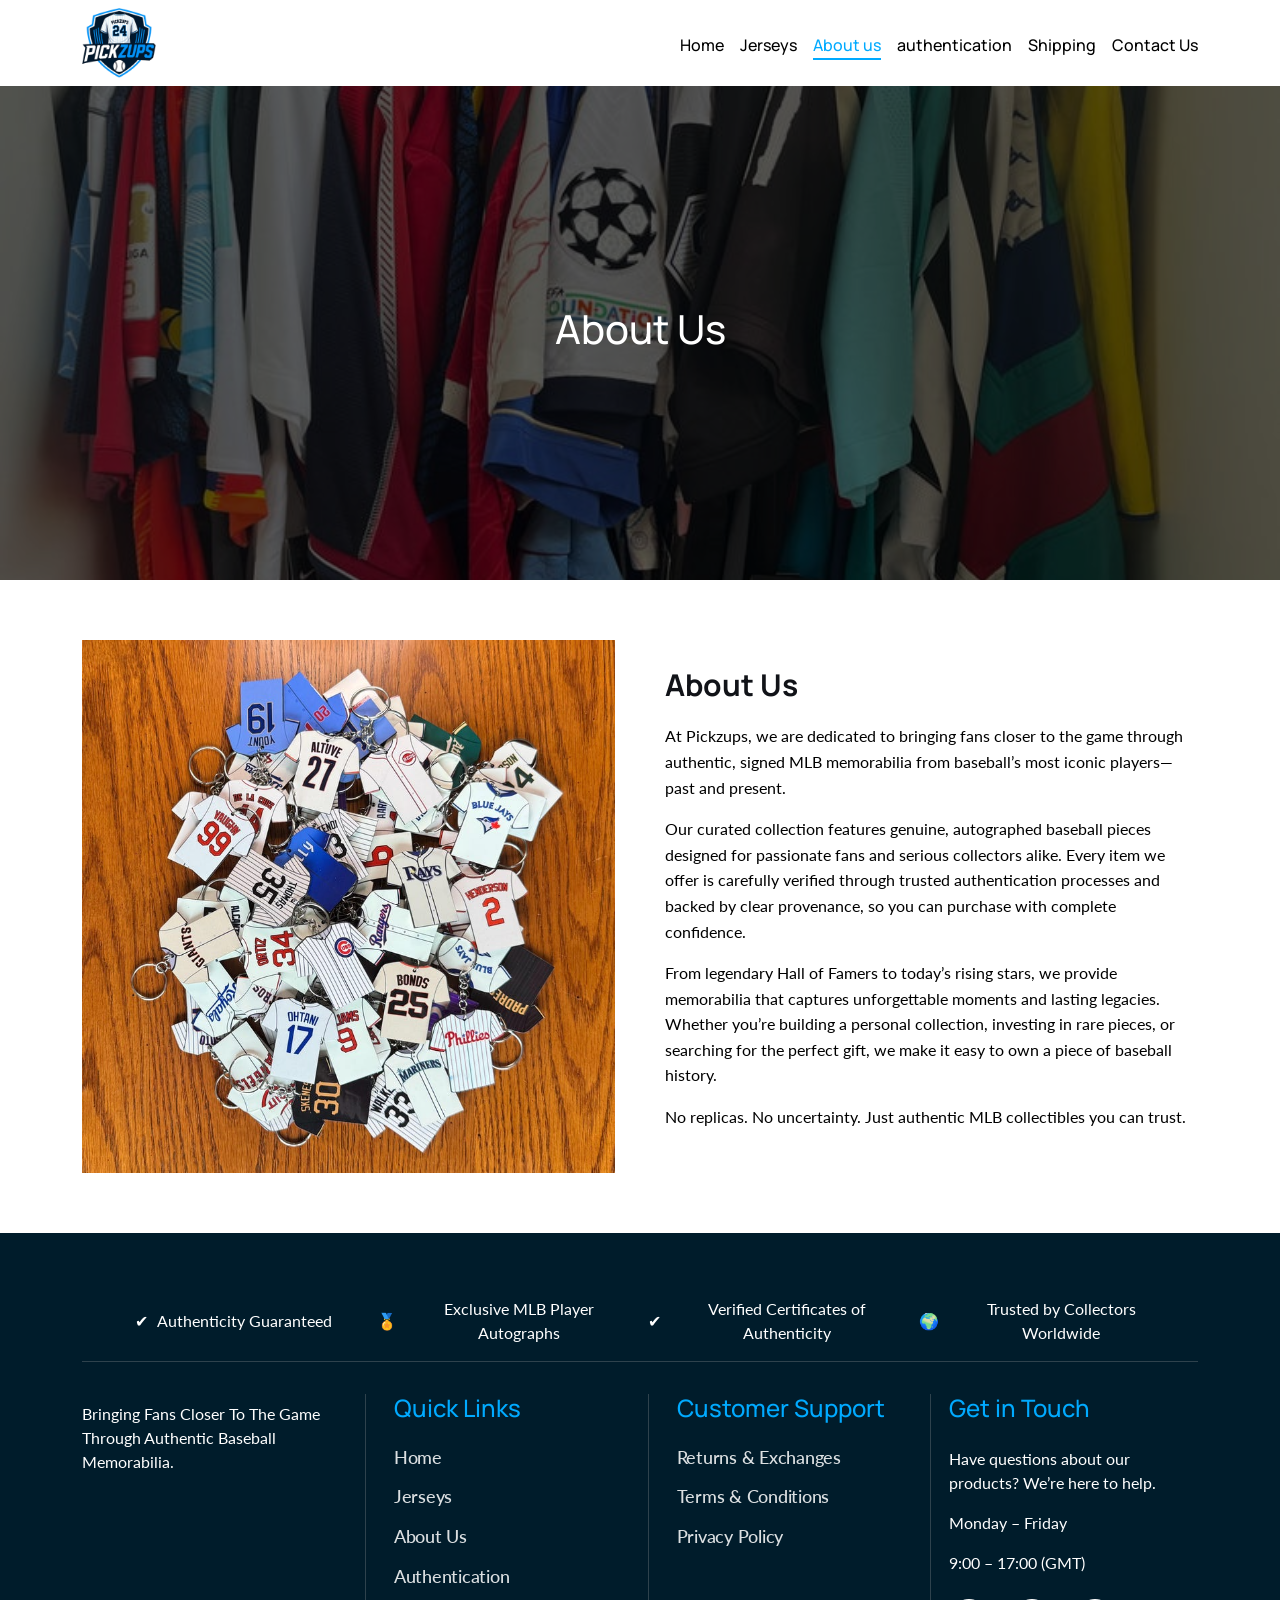
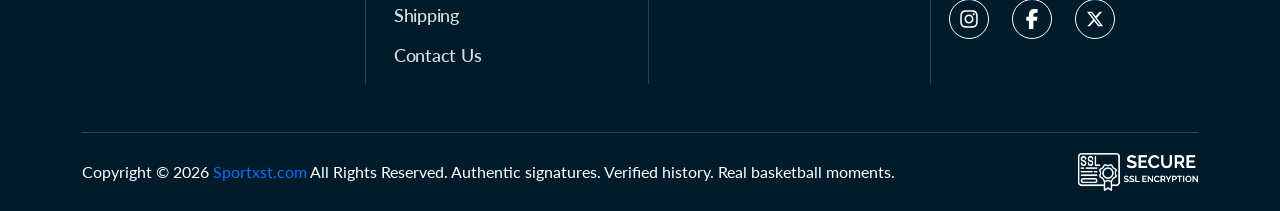
==== commit 081a25c8: "d" ====
--- a/about-us.html
+++ b/about-us.html
@@ -88,7 +88,7 @@
                     <div class="about_side_content">
                         <div class="about_content">
                             <h2> About Us </h2>
-                            <p>At (Brand Name), we are dedicated to bringing fans closer to the game through authentic,
+                            <p>At Pickzups, we are dedicated to bringing fans closer to the game through authentic,
                                 signed MLB memorabilia from baseball’s most iconic players—past and present.</p>
                             <p>Our curated collection features genuine, autographed baseball pieces designed for
                                 passionate fans and serious collectors alike. Every item we offer is carefully verified
--- a/assets/css/style.css
+++ b/assets/css/style.css
@@ -962,4 +962,50 @@
 }
 .footer-logo a img {
     max-width: 100px;
-}+}
+
+/* Cookies CSS Start */
+.cookie-alert {
+    position: fixed;
+    bottom: 15px;
+    right: 15px;
+    width: 320px;
+    margin: 0 !important;
+    z-index: 999;
+    opacity: 0;
+    transform: translateY(100%);
+    transition: all 500ms ease-out;
+    border:3px solid #00aaff;
+    border-radius: 1.875rem;
+  }
+  
+  .cookie-alert.show {
+    opacity: 1;
+    transform: translateY(0%);
+    transition-delay: 1000ms;
+  }
+  .cookie-alert .card-title {
+    font-size: 1.5rem;
+
+    font-weight: 600;
+    color: #111;
+}
+
+.cookie-alert .card-text {
+    font-size: 0.9375rem;
+    line-height: 1.5;
+    margin-bottom: 1rem;
+    color: #4b5563;
+    font-weight: 600;
+}
+.cookie-alert .card-text a{
+    color: #00aaff;
+    text-decoration: underline;
+    text-underline-offset: 5px;
+   
+}
+.btn-toolbar .butn {
+    padding: 0.625rem 1.25rem;
+    font-size: 0.9375rem;
+}
+/* Cookies CSS End */
--- a/assets/css/responsive.css
+++ b/assets/css/responsive.css
@@ -1,4 +1,10 @@
 @media (max-width: 1199px) {
+    .hero_banner {
+        padding: 60px 0;
+        height: 500px;
+
+    }
+
     .footer-top h3 {
         font-size: 20px;
     }
@@ -9,6 +15,25 @@
 
     .signup_form_sec {
         padding: 40px 0;
+    }
+
+    .hero_banner .hero_content h1 {
+        font-size: 2.125rem;
+    }
+
+    .explore-our-collections-content h2,
+    .featured-items-content h2,
+    .built-for-collectors-content h2 {
+
+        font-size: 30px;
+    }
+
+    .auth-content-box h2 {
+        font-size: 30px;
+    }
+
+    .cta-content h2 {
+        font-size: 30px;
     }
 }
 
@@ -51,6 +76,44 @@
 
     .footer-features {
         grid-template-columns: repeat(2, 1fr);
+    }
+
+    .collection-card {
+        display: flex;
+        flex-direction: column-reverse;
+
+    }
+
+    .collection-image img {
+        max-width: 100%;
+    }
+
+    .authenticity_section.key_sec .auth-grid {
+        display: flex;
+        flex-direction: column-reverse;
+
+    }
+
+    .authenticity_section .auth-grid {
+        display: flex;
+        flex-direction: column-reverse;
+    }
+
+    .auth-image {
+        width: 100%;
+    }
+
+    section.featured-items .collection-card {
+        flex-direction: column;
+    }
+
+    .authenticity_section .auth-grid {
+        flex-direction: column;
+    }
+
+    .collection-content {
+        padding: 30px;
+
     }
 }
 
@@ -172,4 +235,11 @@
         grid-template-columns: repeat(1, 1fr);
 
     }
+
+    .btn-custom {
+        width: 100%;
+        max-width: 300px;
+        text-align: center;
+        justify-content: center;
+    }
 }
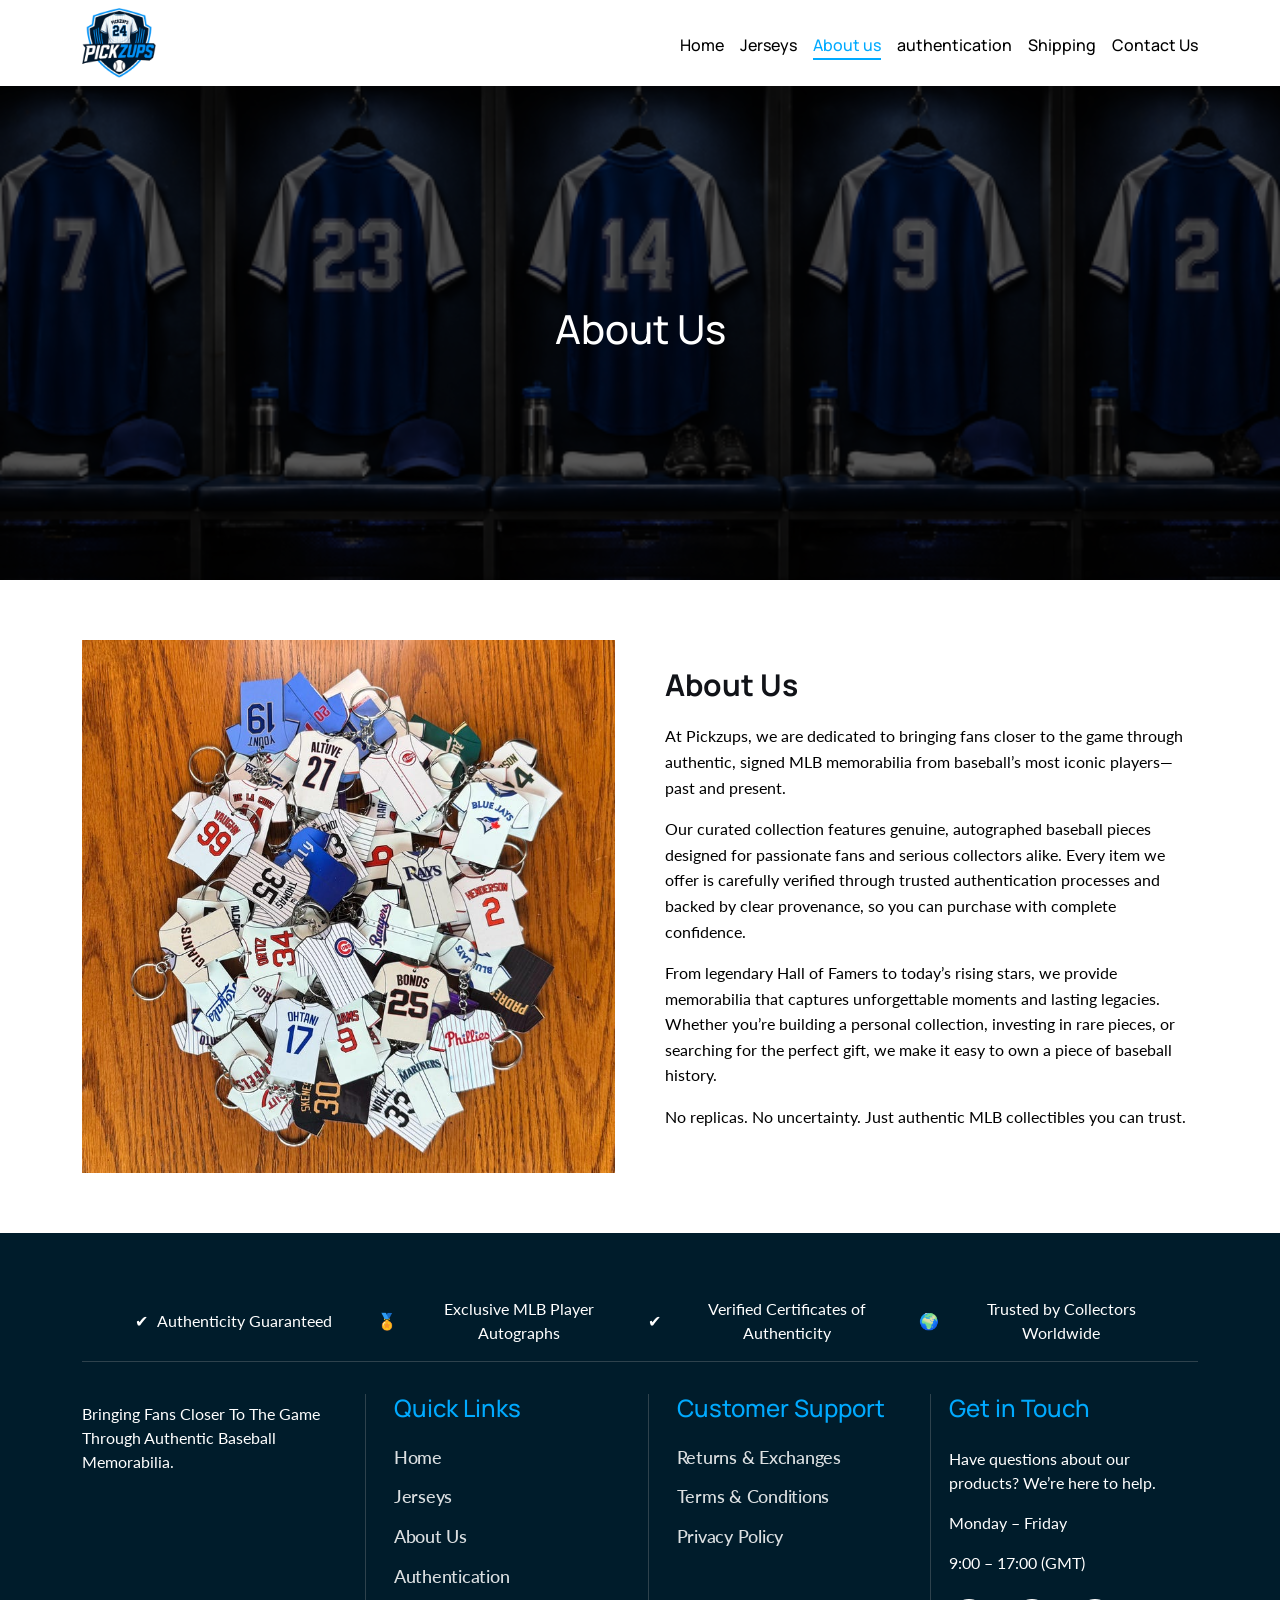
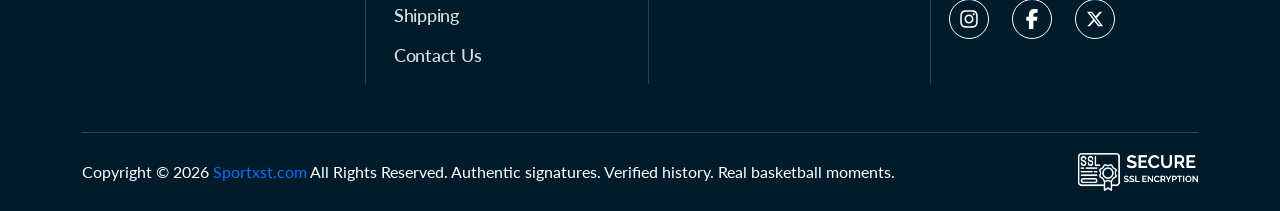
==== commit c1a4b918: "dsd" ====
--- a/about-us.html
+++ b/about-us.html
@@ -68,7 +68,7 @@
 
     <!-- main -->
     <main>
-        <section class="sub_banner" style="background-image: url('assets/images/hero-banner.jpg');">
+        <section class="sub_banner" style="background-image: url('assets/images/about-bnr.png');">
             <div class="container">
                 <div class="banner_content">
                     <h1 class="text-white text-center">
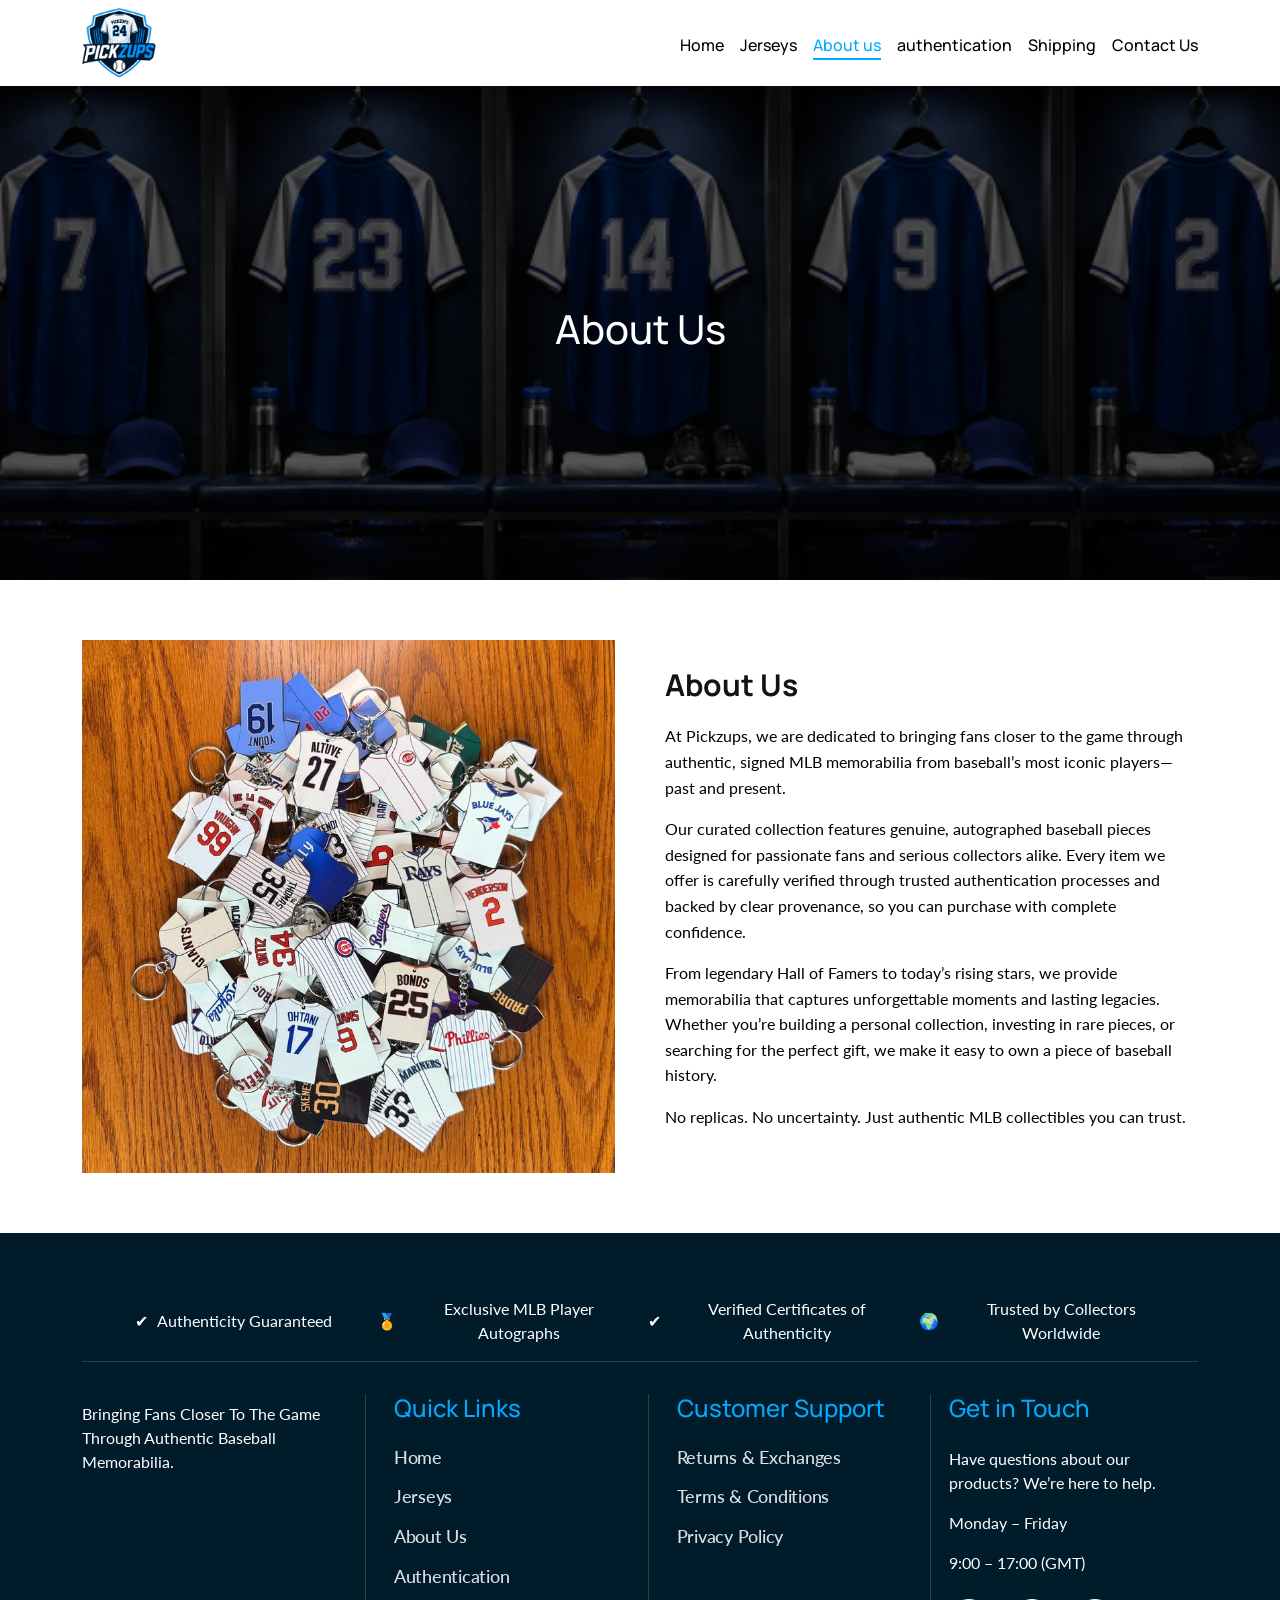
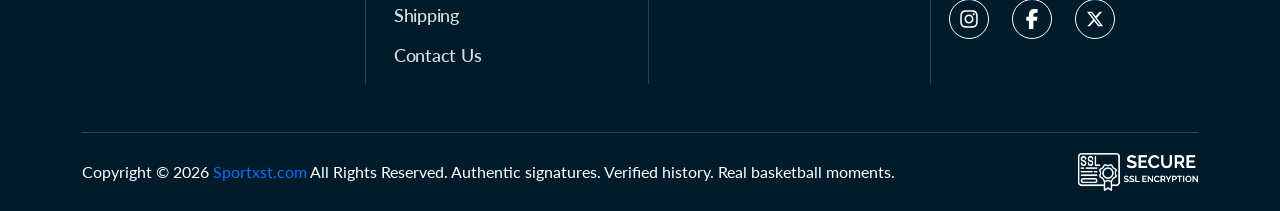
==== commit 9751784a: "sd" ====
--- a/about-us.html
+++ b/about-us.html
@@ -5,6 +5,8 @@
     <meta charset="UTF-8">
     <meta name="viewport" content="width=device-width, initial-scale=1.0">
     <title>About Us</title>
+    <link rel="icon" href="assets/images/favicon-32x32.png" type="image/png">
+    <link rel="stylesheet" href="assets/css/aos.css">
     <link rel="stylesheet" href="assets/css/bootstrap.min.css">
     <link rel="stylesheet" href="assets/css/style.css">
     <link rel="stylesheet" href="assets/css/responsive.css">
@@ -17,7 +19,7 @@
             <div class="row">
                 <div class="col-12">
                     <div class="header-content d-flex align-items-center justify-content-between">
-                       <div class="logo">
+                        <div class="logo">
                             <a href="./"><img src="assets/images/logo.png" alt="logo"></a>
                         </div>
                         <div class="menu-list" id="mySidenavs">
@@ -71,7 +73,7 @@
         <section class="sub_banner" style="background-image: url('assets/images/about-bnr.png');">
             <div class="container">
                 <div class="banner_content">
-                    <h1 class="text-white text-center">
+                    <h1 class="text-white text-center" data-aos="fade-up">
                         About Us
                     </h1>
                 </div>
@@ -80,12 +82,12 @@
         <section class="about_sec">
             <div class="container">
                 <div class="content-wrapper">
-                    <div class="img-side-about">
+                    <div class="img-side-about" data-aos="fade-right">
                         <div class="about_image">
                             <img src="assets/images/about-us.jpg" alt="About Us Image" class="img-fluid">
                         </div>
                     </div>
-                    <div class="about_side_content">
+                    <div class="about_side_content" data-aos="fade-left">
                         <div class="about_content">
                             <h2> About Us </h2>
                             <p>At Pickzups, we are dedicated to bringing fans closer to the game through authentic,
@@ -137,7 +139,7 @@
                         <p class="text_theme mt-2 footer_logo_text">
                             Bringing Fans Closer To The Game Through
                             Authentic Baseball Memorabilia.
-                            
+
                         </p>
                     </div>
                     <div class="footer-links">
@@ -159,7 +161,7 @@
                         </h3>
                         <ul>
                             <li><a href="./returns-policy">Returns &amp; Exchanges</a></li>
-                            <li><a href="./terms-conditions">Terms &amp; Conditions </a></li>
+                            <li><a href="./terms-&-conditions">Terms &amp; Conditions </a></li>
                             <li><a href="./privacy-policy">Privacy Policy</a></li>
                         </ul>
                     </div>
@@ -220,6 +222,13 @@
     <!-- scripts -->
     <script src="assets/js/bootstrap.bundle.min.js"></script>
     <script src="assets/js/index.js"></script>
+    <script src="assets/js/aos.js"></script>
+    <script>
+        AOS.init({
+            duration: 1000,
+            once: true,
+        }); 
+    </script>
 </body>
 
 </html>
--- a/assets/css/style.css
+++ b/assets/css/style.css
@@ -8,6 +8,10 @@
     --text-color: #444444;
     --bg-btn-color: #E1EDD9;
     --hover-color: #C1D9B8;
+}
+
+main {
+    overflow: hidden;
 }
 
 * {
@@ -474,7 +478,7 @@
 }
 
 .cta-content h2 {
-    font-size: 48px;
+    font-size: 40px;
     color: #000;
     margin-bottom: 25px;
     font-weight: bold;
@@ -812,6 +816,10 @@
     justify-content: center;
 }
 
+.authentication_cards_sec .jersey_page_card-content {
+    padding: 1rem 0;
+}
+
 .jersey_page_card {
     background: #fff;
     width: 30%;
@@ -819,6 +827,7 @@
     overflow: hidden;
     border: 0.0625rem solid rgba(255, 255, 255, 0.05);
     transition: 0.3s ease;
+    box-shadow: 0 20px 40px rgba(0, 0, 0, 0.1);
     padding: 1.25rem;
 }
 
@@ -871,7 +880,7 @@
 .jersey_page_card-img img {
     width: 100%;
     height: 300px;
-    object-fit: contain;
+    object-fit: cover;
 }
 
 .signup_form_sec {
@@ -960,6 +969,7 @@
 input[type="number"] {
     -moz-appearance: textfield;
 }
+
 .footer-logo a img {
     max-width: 100px;
 }
@@ -975,16 +985,17 @@
     opacity: 0;
     transform: translateY(100%);
     transition: all 500ms ease-out;
-    border:3px solid #00aaff;
+    border: 3px solid #00aaff;
     border-radius: 1.875rem;
-  }
-  
-  .cookie-alert.show {
+}
+
+.cookie-alert.show {
     opacity: 1;
     transform: translateY(0%);
     transition-delay: 1000ms;
-  }
-  .cookie-alert .card-title {
+}
+
+.cookie-alert .card-title {
     font-size: 1.5rem;
 
     font-weight: 600;
@@ -998,14 +1009,17 @@
     color: #4b5563;
     font-weight: 600;
 }
-.cookie-alert .card-text a{
+
+.cookie-alert .card-text a {
     color: #00aaff;
     text-decoration: underline;
     text-underline-offset: 5px;
-   
-}
+
+}
+
 .btn-toolbar .butn {
     padding: 0.625rem 1.25rem;
     font-size: 0.9375rem;
 }
+
 /* Cookies CSS End */
--- a/assets/css/responsive.css
+++ b/assets/css/responsive.css
@@ -5,6 +5,12 @@
 
     }
 
+    .banner_content p {
+        color: #fff;
+        font-size: 16px;
+
+    }
+
     .footer-top h3 {
         font-size: 20px;
     }
@@ -38,6 +44,11 @@
 }
 
 @media (max-width: 991px) {
+    .shipping-cards-grid {
+        grid-template-columns: repeat(2, 1fr);
+
+    }
+
     .site-footer .footer-bottom p {
         text-align: center;
     }
@@ -242,4 +253,9 @@
         text-align: center;
         justify-content: center;
     }
+
+    .shipping-cards-grid {
+        grid-template-columns: repeat(1, 1fr);
+
+    }
 }
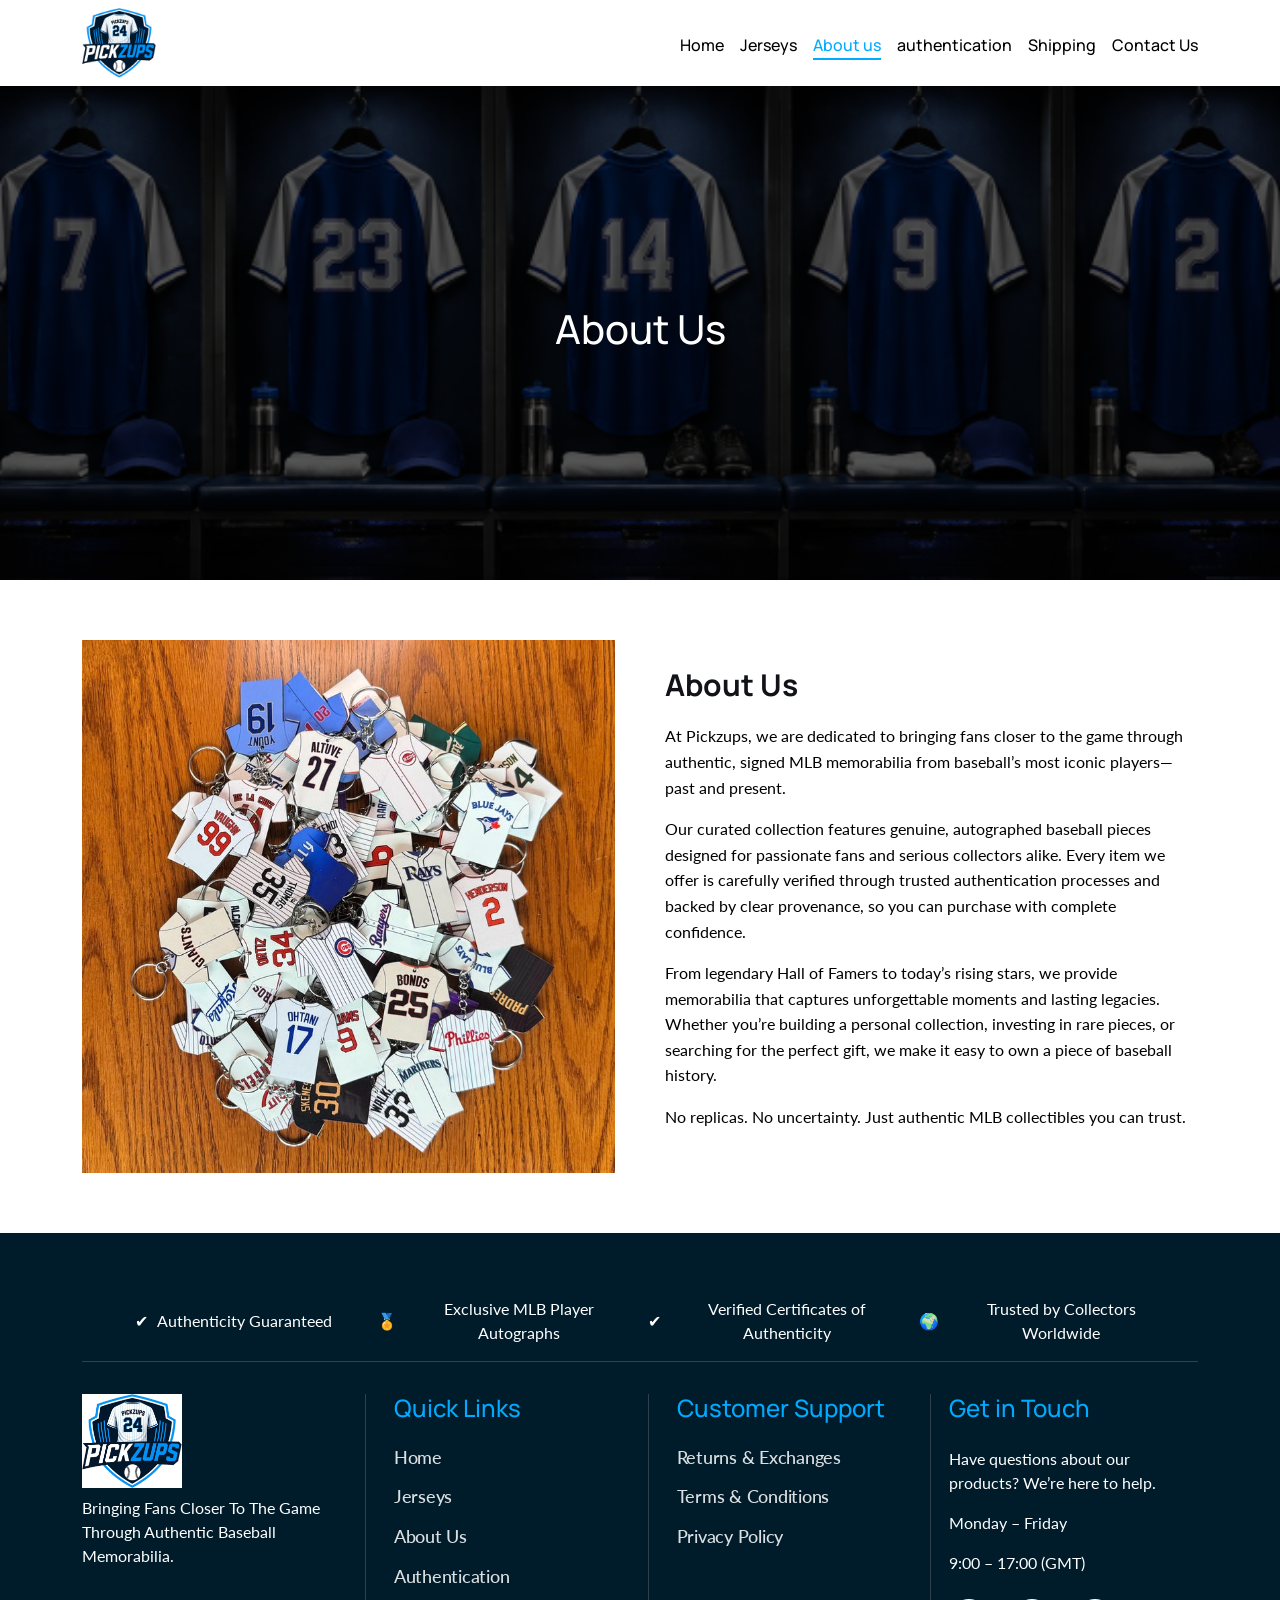
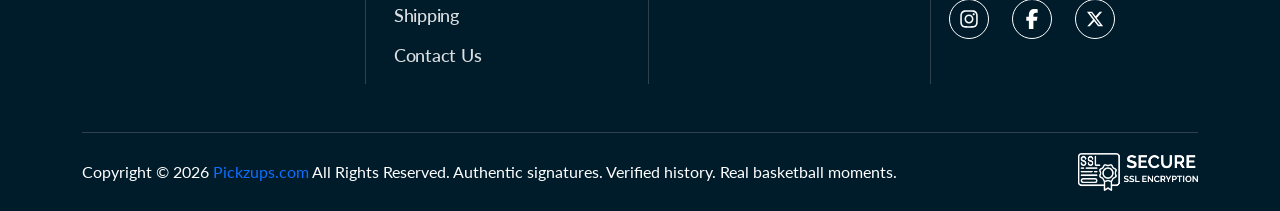
==== commit 375035d9: "sdsd" ====
--- a/about-us.html
+++ b/about-us.html
@@ -135,7 +135,9 @@
                 </div>
                 <div class="footer-top">
                     <div class="footer-logo">
-                        <a href="./" class="bg_center_contain"></a>
+                        <a href="./" class="">
+                            <img src="assets/images/footer-logo.png" alt="">
+                        </a>
                         <p class="text_theme mt-2 footer_logo_text">
                             Bringing Fans Closer To The Game Through
                             Authentic Baseball Memorabilia.
@@ -205,7 +207,8 @@
                     </div>
                 </div>
                 <div class="footer-bottom">
-                    <p>Copyright © 2026 <a class="text_theme" href="./">Sportxst.com</a> All Rights Reserved. Authentic
+                    <p>Copyright © 2026 <a class="text_theme" href="./">Pickzups.com
+                        </a> All Rights Reserved. Authentic
                         signatures.
                         Verified history. Real basketball moments.</p>
                     <div class="ssl_logo">
--- a/assets/css/style.css
+++ b/assets/css/style.css
@@ -8,6 +8,11 @@
     --text-color: #444444;
     --bg-btn-color: #E1EDD9;
     --hover-color: #C1D9B8;
+}
+
+a:-webkit-any-link:focus-visible {
+    outline: none !important;
+    outline-offset: 0px !important;
 }
 
 main {
@@ -773,7 +778,7 @@
     color: #fff;
 }
 
-.shipping-card-item h3 {
+.shipping-card-item h2 {
     font-size: 18px;
     font-weight: bold;
 }
@@ -831,7 +836,7 @@
     padding: 1.25rem;
 }
 
-.jersey_page_card-content h3 {
+.jersey_page_card-content h2 {
     font-size: 22px;
     font-weight: bold;
     margin-top: 8px;
@@ -841,7 +846,7 @@
     padding: 60px 0;
 }
 
-.policy-content h5 {
+.policy-content h2 {
     font-size: 20px;
     font-weight: bold;
 }
--- a/assets/css/responsive.css
+++ b/assets/css/responsive.css
@@ -41,6 +41,9 @@
     .cta-content h2 {
         font-size: 30px;
     }
+    .jersey_cards {
+    padding: 0;
+}
 }
 
 @media (max-width: 991px) {
@@ -247,7 +250,7 @@
 
     }
 
-    .btn-custom {
+    .hero_banner .btn-custom {
         width: 100%;
         max-width: 300px;
         text-align: center;
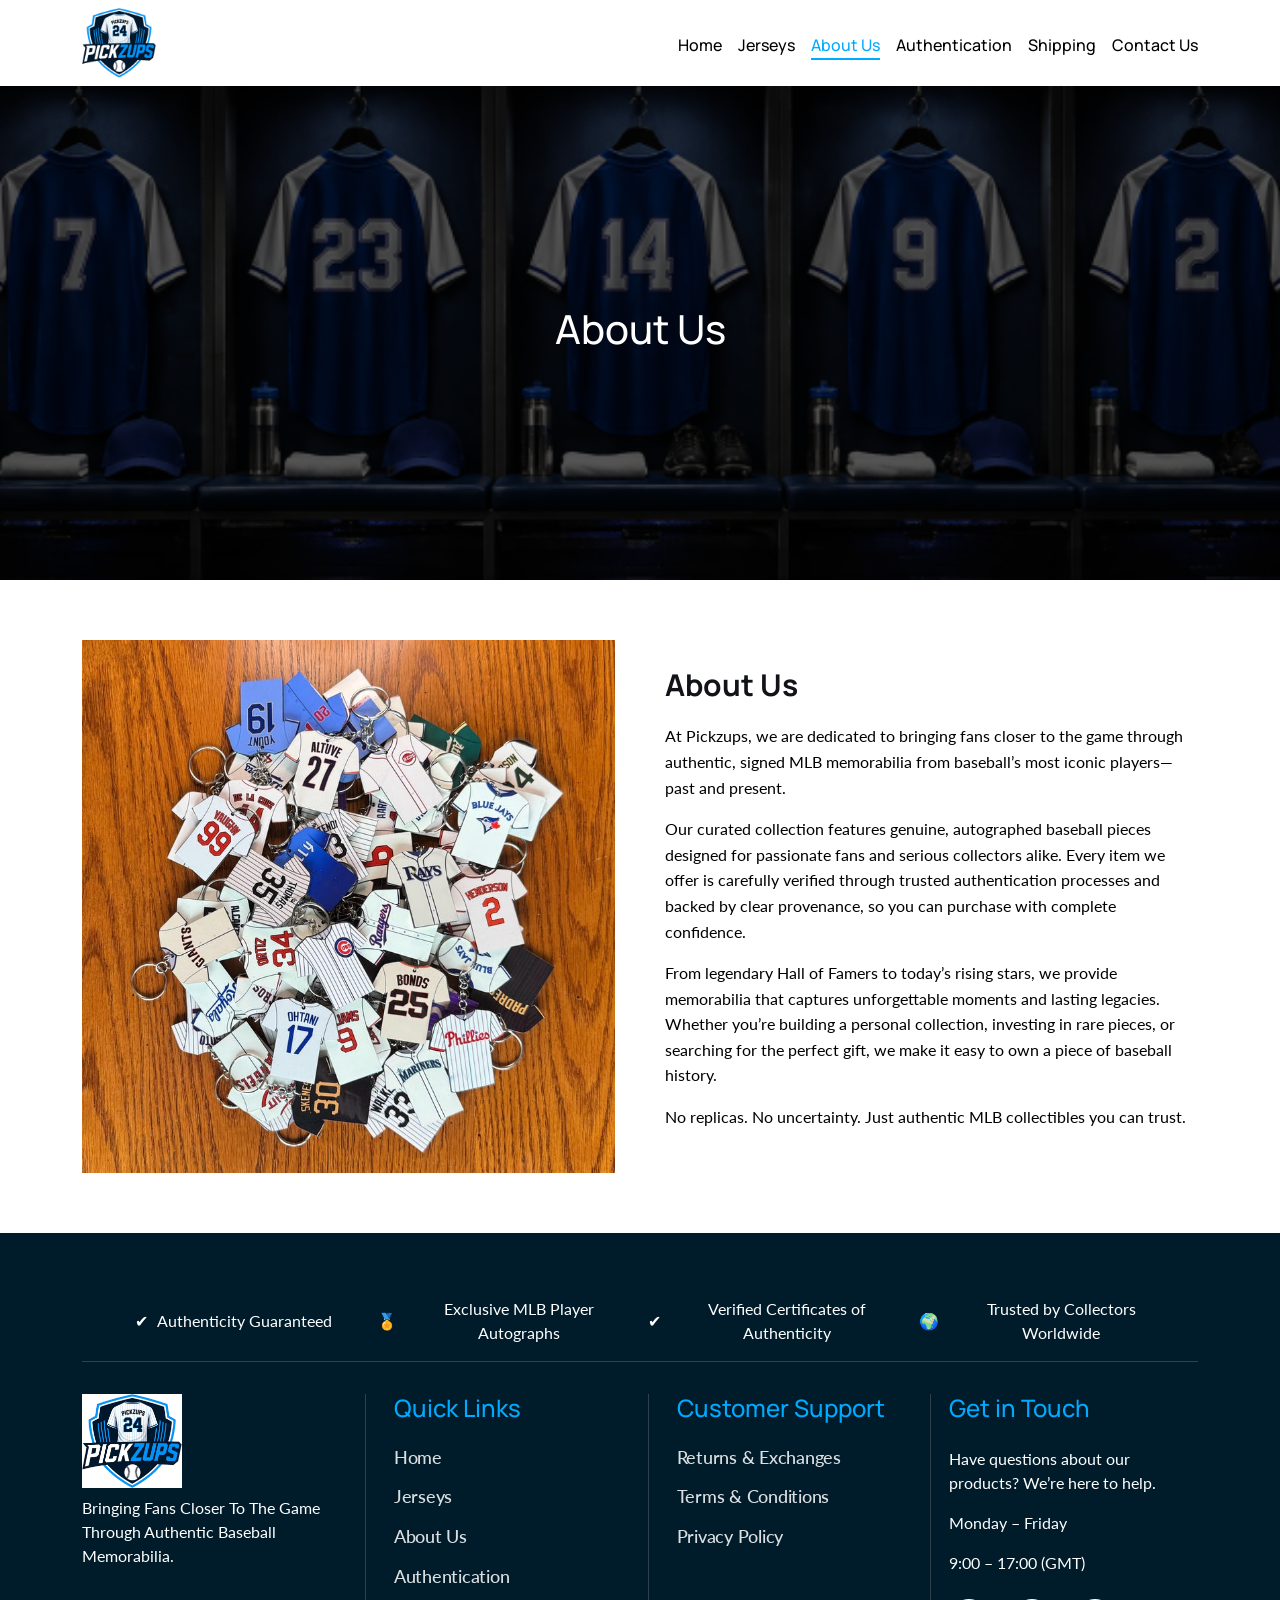
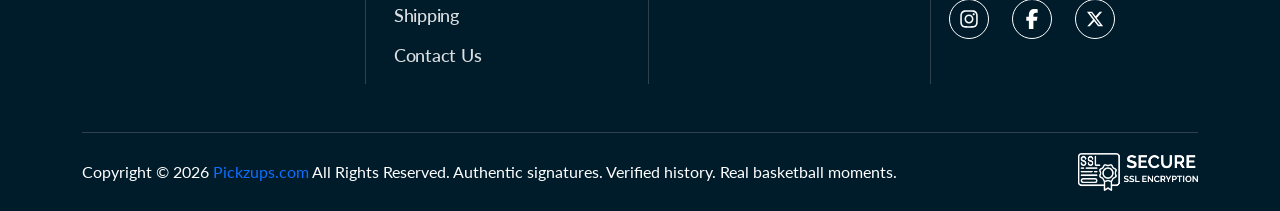
==== commit 9d0410b5: "SSD" ====
--- a/about-us.html
+++ b/about-us.html
@@ -4,6 +4,8 @@
 <head>
     <meta charset="UTF-8">
     <meta name="viewport" content="width=device-width, initial-scale=1.0">
+    <meta name="robots" content="index, follow">
+    <meta name="author" content="Pickzups">
     <title>About Us</title>
     <link rel="icon" href="assets/images/favicon-32x32.png" type="image/png">
     <link rel="stylesheet" href="assets/css/aos.css">
--- a/assets/css/style.css
+++ b/assets/css/style.css
@@ -89,6 +89,7 @@
     transition: all 0.3s ease;
     position: relative;
     cursor: pointer;
+    text-transform: capitalize;
 }
 
 .menu-list ul li>a::after {
@@ -1027,4 +1028,21 @@
     font-size: 0.9375rem;
 }
 
-/* Cookies CSS End */+/* Cookies CSS End */
+.jersey_page_card-content ul li{
+    color: #000;
+    font-size: 16px;
+    line-height: 1.6;
+    padding-left: 26px;
+    position: relative;
+}
+.jersey_page_card-content ul li::before {
+    content: '';
+    position: absolute;
+    left: 0;
+    top: 11px;
+    width: 8px;
+    height: 8px;
+    border-radius: 50%;
+    background-color: #00aaff;
+}
--- a/assets/css/responsive.css
+++ b/assets/css/responsive.css
@@ -41,9 +41,10 @@
     .cta-content h2 {
         font-size: 30px;
     }
+
     .jersey_cards {
-    padding: 0;
-}
+        padding: 0;
+    }
 }
 
 @media (max-width: 991px) {
@@ -213,6 +214,9 @@
         width: 100%;
     }
 
+    .jersey_page_cards {
+        padding: 3.5rem 0;
+    }
 }
 
 @media (max-width: 575px) {
